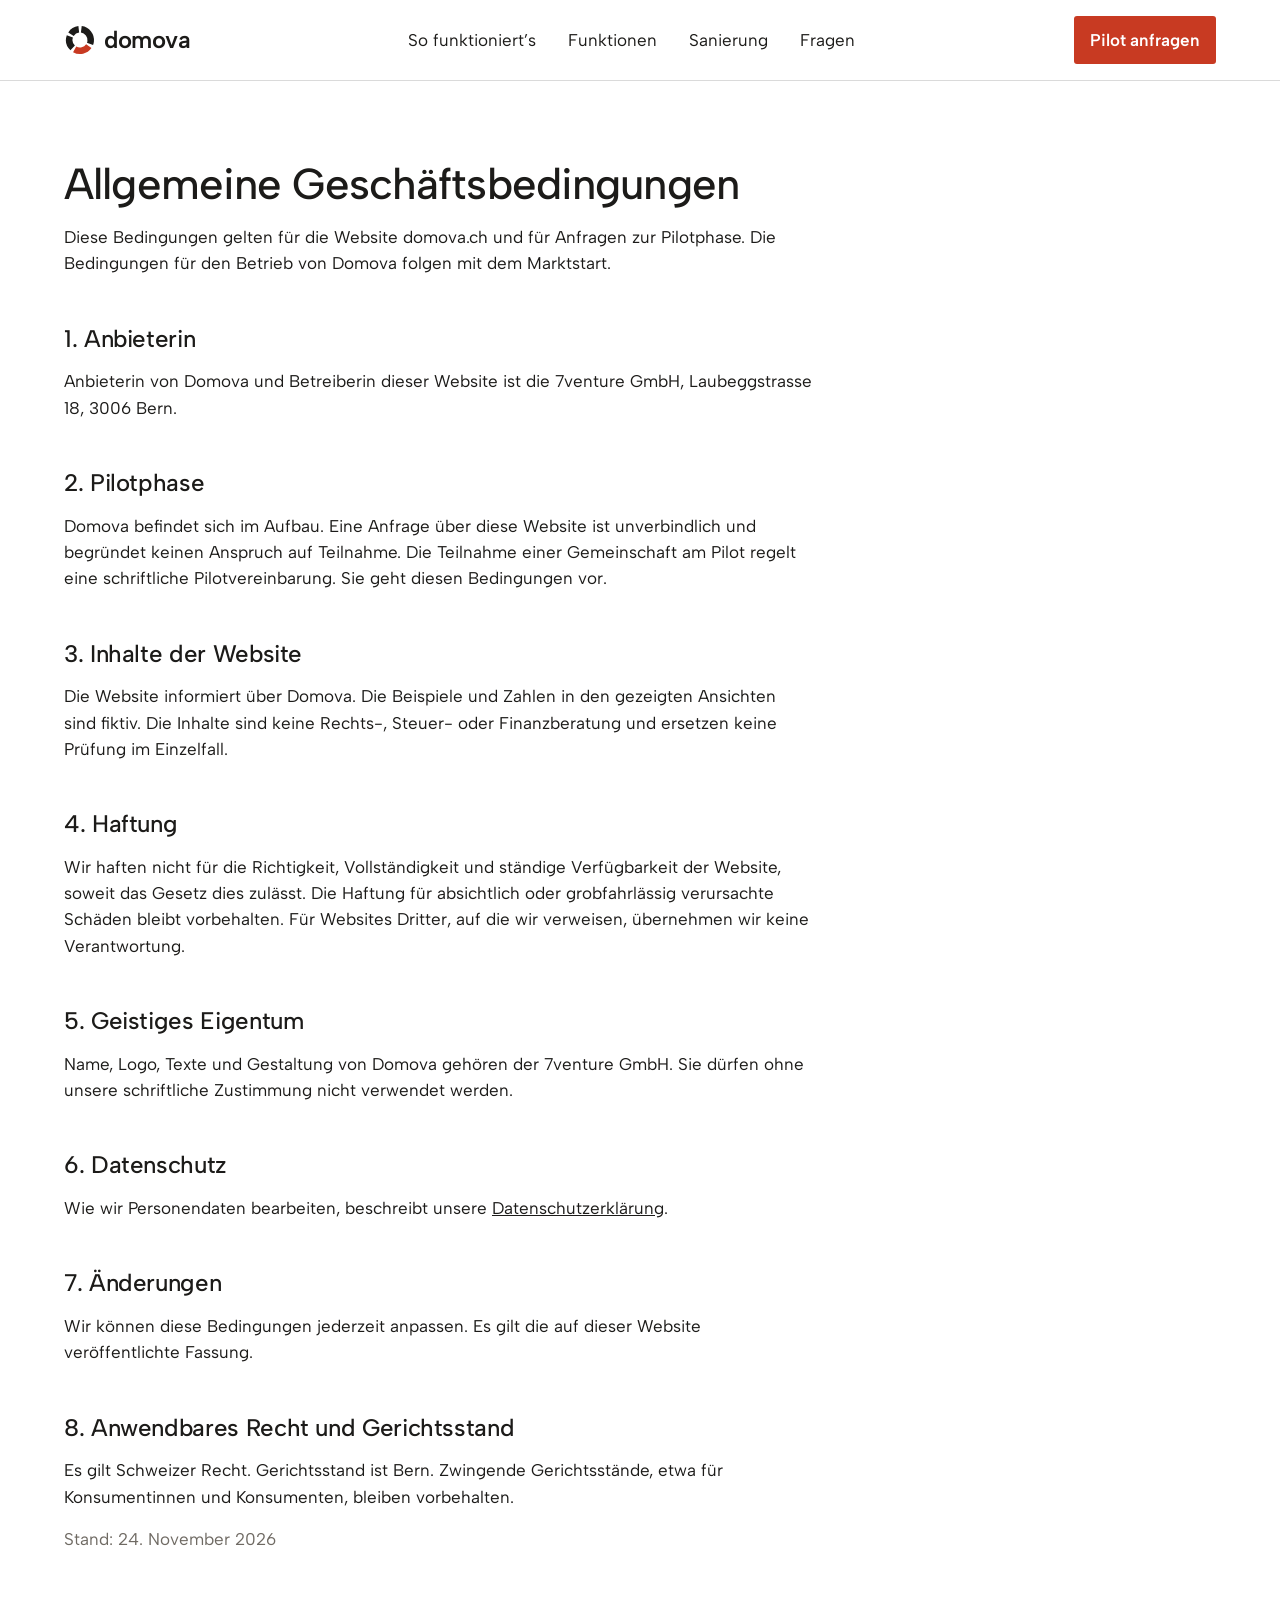
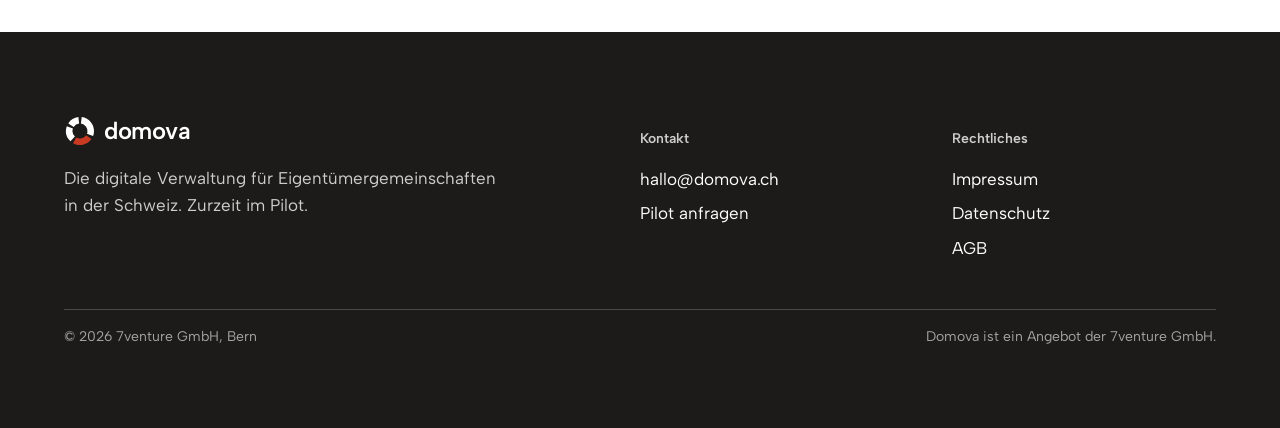
==== agb.html @ ebf03311 "Website domova.ch: Startseite und Rechtsseiten Statische Seite für GitHub Pages: Startseite (Richtun" ====
<!DOCTYPE html>
<html lang="de-CH">
<head>
<meta charset="utf-8">
<meta name="viewport" content="width=device-width, initial-scale=1">
<title>AGB · Domova</title>
<meta name="description" content="Allgemeine Geschäftsbedingungen für die Website domova.ch und die Pilotphase von Domova.">
<meta name="theme-color" content="#ffffff">
<link rel="icon" href="data:image/svg+xml,%3Csvg xmlns='http://www.w3.org/2000/svg' viewBox='0 0 32 32'%3E%3Crect width='32' height='32' rx='7' fill='%231c1b19'/%3E%3Cg fill='none' stroke='%23fff' stroke-width='5.2'%3E%3Ccircle cx='16' cy='16' r='8.5' stroke-dasharray='15.43 100' transform='rotate(-83 16 16)'/%3E%3Ccircle cx='16' cy='16' r='8.5' stroke='%23e0492c' stroke-dasharray='12.46 100' transform='rotate(35 16 16)'/%3E%3Ccircle cx='16' cy='16' r='8.5' stroke-dasharray='9.79 100' transform='rotate(133 16 16)'/%3E%3Ccircle cx='16' cy='16' r='8.5' stroke-dasharray='7.42 100' transform='rotate(213 16 16)'/%3E%3C/g%3E%3C/svg%3E">
<link rel="stylesheet" href="site.css">
</head>
<body>

<header class="pagehead">
  <nav class="nav wrap" aria-label="Hauptnavigation">
    <a class="logo" href="index.html" aria-label="Domova, zur Startseite">
      <svg viewBox="0 0 32 32" aria-hidden="true" fill="none" stroke="#1c1b19" stroke-width="6.5"><circle cx="16" cy="16" r="10.75" stroke-dasharray="19.51 100" transform="rotate(-83 16 16)"/><circle cx="16" cy="16" r="10.75" stroke="#c83a22" stroke-dasharray="15.76 100" transform="rotate(35 16 16)"/><circle cx="16" cy="16" r="10.75" stroke-dasharray="12.38 100" transform="rotate(133 16 16)"/><circle cx="16" cy="16" r="10.75" stroke-dasharray="9.38 100" transform="rotate(213 16 16)"/></svg>
      domova
    </a>
    <div class="links">
      <a href="index.html#so">So funktioniert’s</a>
      <a href="index.html#funktionen">Funktionen</a>
      <a href="index.html#sanierung">Sanierung</a>
      <a href="index.html#fragen">Fragen</a>
    </div>
    <a class="btn btn-c" href="index.html#pilot">Pilot <span>anfragen</span></a>
  </nav>
</header>

<main class="band">
  <article class="wrap doc">
    <h1>Allgemeine Geschäftsbedingungen</h1>
    <p>Diese Bedingungen gelten für die Website domova.ch und für Anfragen zur Pilotphase. Die Bedingungen für den Betrieb von Domova folgen mit dem Marktstart.</p>
    <h2>1. Anbieterin</h2>
    <p>Anbieterin von Domova und Betreiberin dieser Website ist die 7venture GmbH, Laubeggstrasse 18, 3006 Bern.</p>
    <h2>2. Pilotphase</h2>
    <p>Domova befindet sich im Aufbau. Eine Anfrage über diese Website ist unverbindlich und begründet keinen Anspruch auf Teilnahme. Die Teilnahme einer Gemeinschaft am Pilot regelt eine schriftliche Pilotvereinbarung. Sie geht diesen Bedingungen vor.</p>
    <h2>3. Inhalte der Website</h2>
    <p>Die Website informiert über Domova. Die Beispiele und Zahlen in den gezeigten Ansichten sind fiktiv. Die Inhalte sind keine Rechts-, Steuer- oder Finanzberatung und ersetzen keine Prüfung im Einzelfall.</p>
    <h2>4. Haftung</h2>
    <p>Wir haften nicht für die Richtigkeit, Vollständigkeit und ständige Verfügbarkeit der Website, soweit das Gesetz dies zulässt. Die Haftung für absichtlich oder grobfahrlässig verursachte Schäden bleibt vorbehalten. Für Websites Dritter, auf die wir verweisen, übernehmen wir keine Verantwortung.</p>
    <h2>5. Geistiges Eigentum</h2>
    <p>Name, Logo, Texte und Gestaltung von Domova gehören der 7venture GmbH. Sie dürfen ohne unsere schriftliche Zustimmung nicht verwendet werden.</p>
    <h2>6. Datenschutz</h2>
    <p>Wie wir Personendaten bearbeiten, beschreibt unsere <a href="datenschutz.html">Datenschutzerklärung</a>.</p>
    <h2>7. Änderungen</h2>
    <p>Wir können diese Bedingungen jederzeit anpassen. Es gilt die auf dieser Website veröffentlichte Fassung.</p>
    <h2>8. Anwendbares Recht und Gerichtsstand</h2>
    <p>Es gilt Schweizer Recht. Gerichtsstand ist Bern. Zwingende Gerichtsstände, etwa für Konsumentinnen und Konsumenten, bleiben vorbehalten.</p>
    <p class="stand">Stand: 24. November 2026</p>
  </article>
</main>

<footer class="band">
  <div class="wrap">
    <div class="fgrid">
      <div>
        <a class="logo" href="index.html"><svg viewBox="0 0 32 32" aria-hidden="true" fill="none" stroke="#fff" stroke-width="6.5"><circle cx="16" cy="16" r="10.75" stroke-dasharray="19.51 100" transform="rotate(-83 16 16)"/><circle cx="16" cy="16" r="10.75" stroke="#c83a22" stroke-dasharray="15.76 100" transform="rotate(35 16 16)"/><circle cx="16" cy="16" r="10.75" stroke-dasharray="12.38 100" transform="rotate(133 16 16)"/><circle cx="16" cy="16" r="10.75" stroke-dasharray="9.38 100" transform="rotate(213 16 16)"/></svg> domova</a>
        <p>Die digitale Verwaltung für Eigentümergemeinschaften in der Schweiz. Zurzeit im Pilot.</p>
      </div>
      <div>
        <p class="fh">Kontakt</p>
        <ul class="flist">
          <li><a href="mailto:hallo@domova.ch">hallo@domova.ch</a></li>
          <li><a href="index.html#pilot">Pilot anfragen</a></li>
        </ul>
      </div>
      <div>
        <p class="fh">Rechtliches</p>
        <ul class="flist">
          <li><a href="impressum.html">Impressum</a></li>
          <li><a href="datenschutz.html">Datenschutz</a></li>
          <li><a href="agb.html">AGB</a></li>
        </ul>
      </div>
    </div>
    <div class="legal"><span>© 2026 7venture GmbH, Bern</span><span>Domova ist ein Angebot der 7venture GmbH.</span></div>
  </div>
</footer>
</body>
</html>
---- site.css ----
/* VOICE ruhig und vertrauenswürdig, wie eine gut gemachte Regionalbank (Richtung B «Hausbank»)
   IDEA das Produkt selbst zeigen: die Übersicht am Laptop, die Freigabe am Handy
   PICTURE Laptop und Handy mit Beispielansichten auf einer warmgrauen Fläche rechts im Hero
   COLOUR Weiss, Warmschwarz #1c1b19, Warmgrau #f3f1ec und #6f6a63, Ziegelrot #c83a22 nur für Handlungen
   TYPE Albert Sans: Titel 500, Auszeichnung 600, Text 400, auf dem eigenen Server
   LAYOUT Hero mit Text links über 5 Spalten und Geräten rechts über 7 bis an den Rand; am Handy Text, dann Geräte */
@font-face{font-family:"Albert Sans";src:url(fonts/albert-sans.woff2) format("woff2");font-weight:100 900;font-display:swap}
:root{color-scheme:light;
  /* Farbe: Warmschwarz, Weiss, zwei Warmgrau, ein Akzent (plus dessen Hover) */
  --ink:#1c1b19;--bg:#fff;--soft:#f3f1ec;--mute:#6f6a63;--acc:#c83a22;--acc-h:#a93019;--line:rgba(28,27,25,.16);
  /* Schrift: sechs Grössen */
  --ff:"Albert Sans","Segoe UI",Arial,sans-serif;
  --t-xs:14px;--t-s:17px;--t-m:19px;--t-l:24px;--t-xl:clamp(26px,2.9vw,34px);--t-2xl:clamp(34px,4.1vw,54px);
  /* Abstände: feste Skala */
  --s1:4px;--s2:8px;--s3:16px;--s4:24px;--s5:32px;--s6:48px;--s7:80px;--gut:max(5vw,16px);
  /* Form */
  --r:3px}
*{box-sizing:border-box;min-width:0}
html{scroll-padding-top:var(--s4)}
body{margin:0;background:var(--bg);color:var(--ink);font:400 var(--t-s)/1.55 var(--ff);overflow-x:clip;-webkit-font-smoothing:antialiased}
img,svg{max-width:100%}
a{color:inherit}
b,strong{font-weight:600}
h1,h2,h3{font-weight:500;text-wrap:balance;margin:0}
h1{font-size:var(--t-2xl);line-height:1.08;letter-spacing:-.02em}
h2{font-size:var(--t-xl);line-height:1.15;letter-spacing:-.015em}
h3{font-size:var(--t-m);font-weight:600;line-height:1.3}
p{margin:0}
small,.note{font-size:var(--t-xs)}
.band{padding-block:clamp(var(--s6),7vw,var(--s7));padding-left:max(var(--gut),env(safe-area-inset-left,0px));padding-right:max(var(--gut),env(safe-area-inset-right,0px))}
.wrap{max-width:1240px;margin-inline:auto}
.nav.wrap{max-width:calc(1240px + 2 * var(--gut))}
.btn{display:inline-flex;align-items:center;justify-content:center;gap:var(--s2);min-height:var(--s6);padding:0 var(--s4);border-radius:var(--r);font:600 var(--t-s)/1 var(--ff);text-decoration:none;border:0;cursor:pointer;white-space:nowrap}
.btn-c{background:var(--acc);color:#fff}
.btn-c:hover{background:var(--acc-h)}
:focus-visible{outline:3px solid var(--acc);outline-offset:3px}
/* nav + hero */
.hero{background:var(--bg)}
.nav{display:flex;align-items:center;justify-content:space-between;gap:var(--s3);padding:var(--s3) var(--gut)}
.logo{display:flex;align-items:center;gap:var(--s2);font-weight:600;font-size:var(--t-l);letter-spacing:-.02em;text-decoration:none}
.logo svg{width:32px;height:32px}
.links{display:flex;gap:var(--s5)}
.links a{text-decoration:none}
.links a:hover{text-decoration:underline;text-underline-offset:4px}
.nav .btn{padding:0 var(--s3);gap:.26em}
.ht{display:grid;gap:0 var(--s6);padding-left:max(var(--gut),calc((100% - 1240px)/2));padding-right:var(--gut)}
.ht-t{padding-block:var(--s5) var(--s6)}
.ht h1 span{display:block}
.ht .lead{font-size:clamp(var(--t-s),1.6vw,var(--t-m));margin-top:var(--s4);max-width:34em}
.cta{display:flex;flex-wrap:wrap;align-items:center;gap:var(--s2) var(--s5);margin-top:var(--s5)}
.lnk{display:inline-flex;align-items:center;gap:var(--s3);min-height:var(--s6);font-weight:500;text-decoration:none}
.lnk::before{content:"";width:var(--s5);height:1px;background:currentColor}
.lnk:hover{color:var(--acc)}
.pilot-tag{margin-top:var(--s4);font-size:var(--t-xs);color:var(--mute)}
.stage{margin:0 calc(-1 * var(--gut));background:var(--soft);padding:var(--s5) var(--gut) var(--s4);display:grid;gap:var(--s3);align-content:center}
.stage svg{display:block;width:100%;height:auto;font-family:var(--ff);fill:var(--ink)}
.stage .m{fill:var(--mute)}
.stage .wh{fill:#fff}
.stage .w5{font-weight:500}
.stage .w6{font-weight:600}
.stage .e{text-anchor:end}
.stage .c{text-anchor:middle}
.stage .tn{font-variant-numeric:tabular-nums}
.stage figcaption{font-size:var(--t-xs);color:var(--mute)}
.legend{background:var(--ink);color:#fff;padding:var(--s3) var(--gut)}
/* why */
.two{display:grid;gap:var(--s5) var(--s6)}
.wgrid{display:grid;grid-template-columns:minmax(0,1fr);column-gap:var(--s6);margin-top:var(--s5)}
.wl,.wr{padding:var(--s4) 0;border-top:1px solid var(--line)}
.wl{font-size:var(--t-m);line-height:1.35}
.wr{display:grid;grid-template-columns:minmax(0,1fr);gap:var(--s1);align-content:start}
.wr b{font-size:var(--t-xl);font-weight:500;letter-spacing:-.02em;line-height:1.1;white-space:nowrap;font-variant-numeric:tabular-nums}
.wr span{color:var(--mute)}
.wend{font-weight:600;font-size:var(--t-s)}
.wsrc{font-size:var(--t-xs);color:var(--mute)}
/* how */
.roles{display:grid;gap:var(--s4);margin-top:var(--s5)}
.role{border-top:1px solid var(--line);padding-top:var(--s4)}
.role p{margin-top:var(--s2);max-width:60ch}
.phone-col{display:grid;justify-items:center;gap:var(--s3)}
.phone{position:relative;width:min(320px,100%);padding:4px;border-radius:56px;background:linear-gradient(100deg,#6f6c66,#e4e1dc 8%,#aba7a1 50%,#e4e1dc 92%,#6f6c66);filter:drop-shadow(0 22px 20px rgba(28,27,25,.22))}
.phone::before,.phone::after{content:"";position:absolute;width:4px;border-radius:2px;background:#9a968f}
.phone::before{left:-3px;top:112px;height:186px;background:linear-gradient(#9a968f 0 32px,transparent 32px 54px,#9a968f 54px 112px,transparent 112px 126px,#9a968f 126px 186px)}
.phone::after{right:-3px;top:196px;height:96px}
.scr{position:relative;border:10px solid #0b0b0d;border-radius:52px;box-shadow:0 0 0 1.5px #28282b;background:var(--bg);color:var(--ink);padding:8px 16px 32px;font-size:14px;line-height:1.4}
.scr::after{content:"";position:absolute;left:50%;bottom:9px;width:108px;height:5px;margin-left:-54px;border-radius:3px;background:var(--ink)}
.sb{display:grid;grid-template-columns:1fr auto 1fr;align-items:center;font-weight:600;font-size:15px;padding:4px 8px 16px}
.sb svg{justify-self:end;width:46px;height:16px}
.sb i{width:86px;height:26px;border-radius:13px;background:#0b0b0d}
.ph-h small{display:block;color:var(--mute);font-size:13px}
.ph-h b{font-size:20px;letter-spacing:-.01em}
.ok{display:flex;gap:10px;align-items:center;margin:14px 0 4px;padding:12px;border-radius:var(--r);background:var(--soft)}
.ok svg{flex:none;width:28px;height:28px}
.ok small{display:block;color:var(--mute);font-size:13px}
.scr h4{margin:16px 0 6px;font-size:13px;font-weight:600;color:var(--mute)}
.done{list-style:none;margin:0;padding:0}
.done li{display:flex;gap:8px;padding:6px 0;border-bottom:1px solid var(--line)}
.done li::before{content:"";flex:none;width:8px;height:8px;margin-top:6px;border-radius:50%;background:var(--ink)}
.done span{flex:none;margin-left:auto;padding-left:8px;white-space:nowrap;font-variant-numeric:tabular-nums}
.todo{padding:12px;border-radius:var(--r);border:1.5px solid var(--acc)}
.todo small{display:block;color:var(--mute);font-size:13px;margin-top:2px}
.row{display:flex;justify-content:space-between;gap:8px;margin-top:8px}
.row b,.row span{white-space:nowrap}
.mbar{height:8px;background:var(--line);overflow:hidden}
.mbar i{display:block;height:100%;background:var(--ink)}
.next{display:flex;justify-content:space-between;gap:8px;margin-top:16px;padding-top:12px;border-top:1px solid var(--line)}
.next span{color:var(--mute)}
.cap{color:var(--mute);text-align:center;max-width:34ch}
/* features */
.soft{background:var(--soft)}
.sub{max-width:60ch;margin-top:var(--s3)}
.frows{margin-top:var(--s6);border-bottom:1px solid var(--line)}
.frow{display:grid;grid-template-columns:minmax(0,1fr);gap:var(--s2) var(--s5);padding:var(--s4) 0;border-top:1px solid var(--line)}
.frow p{max-width:64ch}
/* renovation */
.calc{border-radius:var(--r);background:var(--bg);border:1px solid var(--line);padding:clamp(var(--s3),3vw,var(--s5))}
.ch{display:flex;flex-wrap:wrap;justify-content:space-between;gap:var(--s1) var(--s3);align-items:baseline}
.num{font-variant-numeric:tabular-nums;white-space:nowrap;font-weight:600}
.stackbar{display:flex;height:var(--s4);overflow:hidden;margin:var(--s3) 0}
.f1{background:var(--line)}
.f2{background:var(--mute)}
.f3{background:var(--ink)}
.leg{list-style:none;margin:0;padding:0}
.leg li{display:flex;gap:var(--s2);align-items:center;padding:var(--s1) 0}
.leg i{flex:none;width:12px;height:12px}
.leg span{flex:none;margin-left:auto;padding-left:var(--s2);white-space:nowrap;font-variant-numeric:tabular-nums}
.units{display:flex;flex-wrap:wrap;gap:var(--s2);margin:var(--s4) 0 var(--s3)}
.units button{min-height:var(--s6);min-width:var(--s6);padding:0 var(--s3);border-radius:var(--r);border:1px solid var(--mute);background:transparent;color:var(--ink);font:600 var(--t-xs) var(--ff);cursor:pointer}
.units button:hover{border-color:var(--ink)}
.units button[aria-pressed=true]{background:var(--ink);border-color:var(--ink);color:#fff}
.share{display:flex;flex-wrap:wrap;justify-content:space-between;align-items:baseline;gap:var(--s1) var(--s3)}
.share .big{font-size:var(--t-xl);letter-spacing:-.02em;font-weight:500;white-space:nowrap;font-variant-numeric:tabular-nums}
.sbar{height:var(--s2);background:var(--line);overflow:hidden;margin-top:var(--s2)}
.sbar i{display:block;height:100%;background:var(--acc)}
.checks{list-style:none;margin:var(--s4) 0 0;padding:0}
.checks li{padding:var(--s2) 0 var(--s2) var(--s5);border-top:1px solid var(--line);position:relative}
.checks li::before{content:"";position:absolute;left:2px;top:17px;width:12px;height:6px;border-left:2px solid var(--ink);border-bottom:2px solid var(--ink);transform:rotate(-45deg)}
.calc .note{color:var(--mute);margin-top:var(--s3)}
.reno .txt p{margin-top:var(--s3);max-width:58ch}
/* principles */
.prin{display:grid;gap:var(--s5);margin-top:var(--s6)}
.prin div{border-top:1px solid var(--ink);padding-top:var(--s3)}
.prin p{margin-top:var(--s2)}
/* pilot */
.pilot{background:var(--soft)}
.pilot .txt p{margin-top:var(--s3);max-width:56ch}
.pl{display:grid;gap:var(--s4);margin-block:var(--s5)}
.pl h3{font-size:var(--t-s)}
.pl ul{margin:var(--s2) 0 0;padding-left:var(--s4)}
.pl li{margin:var(--s1) 0}
.me{margin-top:auto;padding-top:var(--s4);border-top:1px solid var(--line);max-width:56ch}
.form{background:var(--bg);border-radius:var(--r);padding:clamp(var(--s3),3vw,var(--s5));display:grid;gap:var(--s3);align-content:start}
.form h3{font-size:var(--t-l);font-weight:500}
.fld{display:grid;gap:var(--s2)}
.fld label{font-weight:500;font-size:var(--t-xs)}
.fld input,.fld select,.fld textarea{font:400 var(--t-s)/1.4 var(--ff);color:var(--ink);background:var(--bg);border:1px solid var(--mute);border-radius:var(--r);padding:var(--s2) var(--s3);min-height:var(--s6);width:100%}
.fld textarea{min-height:96px;resize:vertical}
.pair{display:grid;gap:var(--s3)}
.form .btn{width:100%;margin-top:var(--s1)}
.status{border-radius:var(--r);background:var(--soft);padding:var(--s3);font-size:var(--t-xs)}
.status pre{white-space:pre-wrap;font:400 var(--t-xs)/1.45 var(--ff);margin:var(--s2) 0;color:var(--mute)}
.status button{min-height:var(--s6);padding:0 var(--s3);border-radius:var(--r);border:1px solid var(--ink);background:transparent;color:var(--ink);font:600 var(--t-xs) var(--ff);cursor:pointer}
.privacy{color:var(--mute)}
/* faq */
.faq{max-width:860px;margin-inline:auto}
.faq details{border-bottom:1px solid var(--line)}
.faq summary{cursor:pointer;list-style:none;display:flex;justify-content:space-between;gap:var(--s3);padding:var(--s4) 0;font-weight:500;font-size:var(--t-m)}
.faq summary::-webkit-details-marker{display:none}
.faq summary::after{content:"+";font-weight:400;font-size:var(--t-l);line-height:1}
.faq details[open] summary::after{content:"–"}
.faq details p{padding:0 0 var(--s4);max-width:66ch}
/* footer */
footer{background:var(--ink);color:#fff}
footer a{text-decoration:none}
footer a:hover{text-decoration:underline;text-underline-offset:4px}
.fgrid{display:grid;gap:var(--s5) var(--s6)}
.fgrid p{margin-top:var(--s3);max-width:40ch;color:rgba(255,255,255,.78)}
.fh{font-size:var(--t-xs);font-weight:600;color:rgba(255,255,255,.6)}
.flist{list-style:none;margin:var(--s3) 0 0;padding:0}
.flist li{margin-top:var(--s2)}
.legal{margin-top:var(--s6);padding-top:var(--s3);border-top:1px solid rgba(255,255,255,.2);display:flex;flex-wrap:wrap;justify-content:space-between;gap:var(--s2) var(--s4);font-size:var(--t-xs);color:rgba(255,255,255,.6)}
/* Rechtsseiten */
.pagehead{border-bottom:1px solid var(--line)}
.doc>*{max-width:720px}
.doc h1{font-size:clamp(32px,3.4vw,44px)}
.doc .stand{margin-top:var(--s3);color:var(--mute)}
.doc h2{font-size:var(--t-l);margin-top:var(--s6)}
.doc p,.doc ul{margin-top:var(--s3);max-width:68ch}
.doc ul{padding-left:var(--s4)}
.doc li{margin-top:var(--s1)}
.doc address{font-style:normal;margin-top:var(--s3)}
@media(min-width:760px){.prin{grid-template-columns:repeat(2,minmax(0,1fr))}.wgrid{grid-template-columns:repeat(2,minmax(0,1fr))}.frow{grid-template-columns:minmax(0,4fr) minmax(0,8fr)}.pair{grid-template-columns:repeat(2,minmax(0,1fr))}.pl{grid-template-columns:repeat(2,minmax(0,1fr))}.fgrid{grid-template-columns:minmax(0,2fr) minmax(0,1fr) minmax(0,1fr)}}
@media(min-width:960px){.ht{grid-template-columns:minmax(0,5fr) minmax(0,7fr);padding-right:0}.ht-t{padding-block:var(--s6) var(--s7);align-self:center}.stage{margin:0;padding:var(--s6) var(--s5) var(--s5)}.two{grid-template-columns:repeat(2,minmax(0,1fr));align-items:start}.how .two{grid-template-columns:minmax(0,1.15fr) minmax(0,.85fr);align-items:stretch;row-gap:var(--s3)}.how .txt{display:flex;flex-direction:column}.how .roles{flex:1;align-content:space-between}.phone-col{display:contents}.phone{grid-column:2;grid-row:1;justify-self:center}.cap{grid-column:2;grid-row:2;justify-self:center}.reno .two{grid-template-columns:minmax(0,.9fr) minmax(0,1.1fr);align-items:stretch}.reno .txt{display:flex;flex-direction:column;justify-content:space-between;gap:var(--s5)}.reno .txt>div{border-top:1px solid var(--line);padding-top:var(--s2)}.pilot .two{grid-template-columns:minmax(0,1.05fr) minmax(0,.95fr);align-items:stretch}.pilot .txt{display:flex;flex-direction:column}.pilot .txt .me{margin-top:auto}.prin{grid-template-columns:repeat(4,minmax(0,1fr))}}
@media(max-width:759px){.links{display:none}}
@media(max-width:420px){.nav .btn span{display:none}.btn{white-space:normal;text-align:center;line-height:1.2;padding:var(--s2) var(--s3)}}
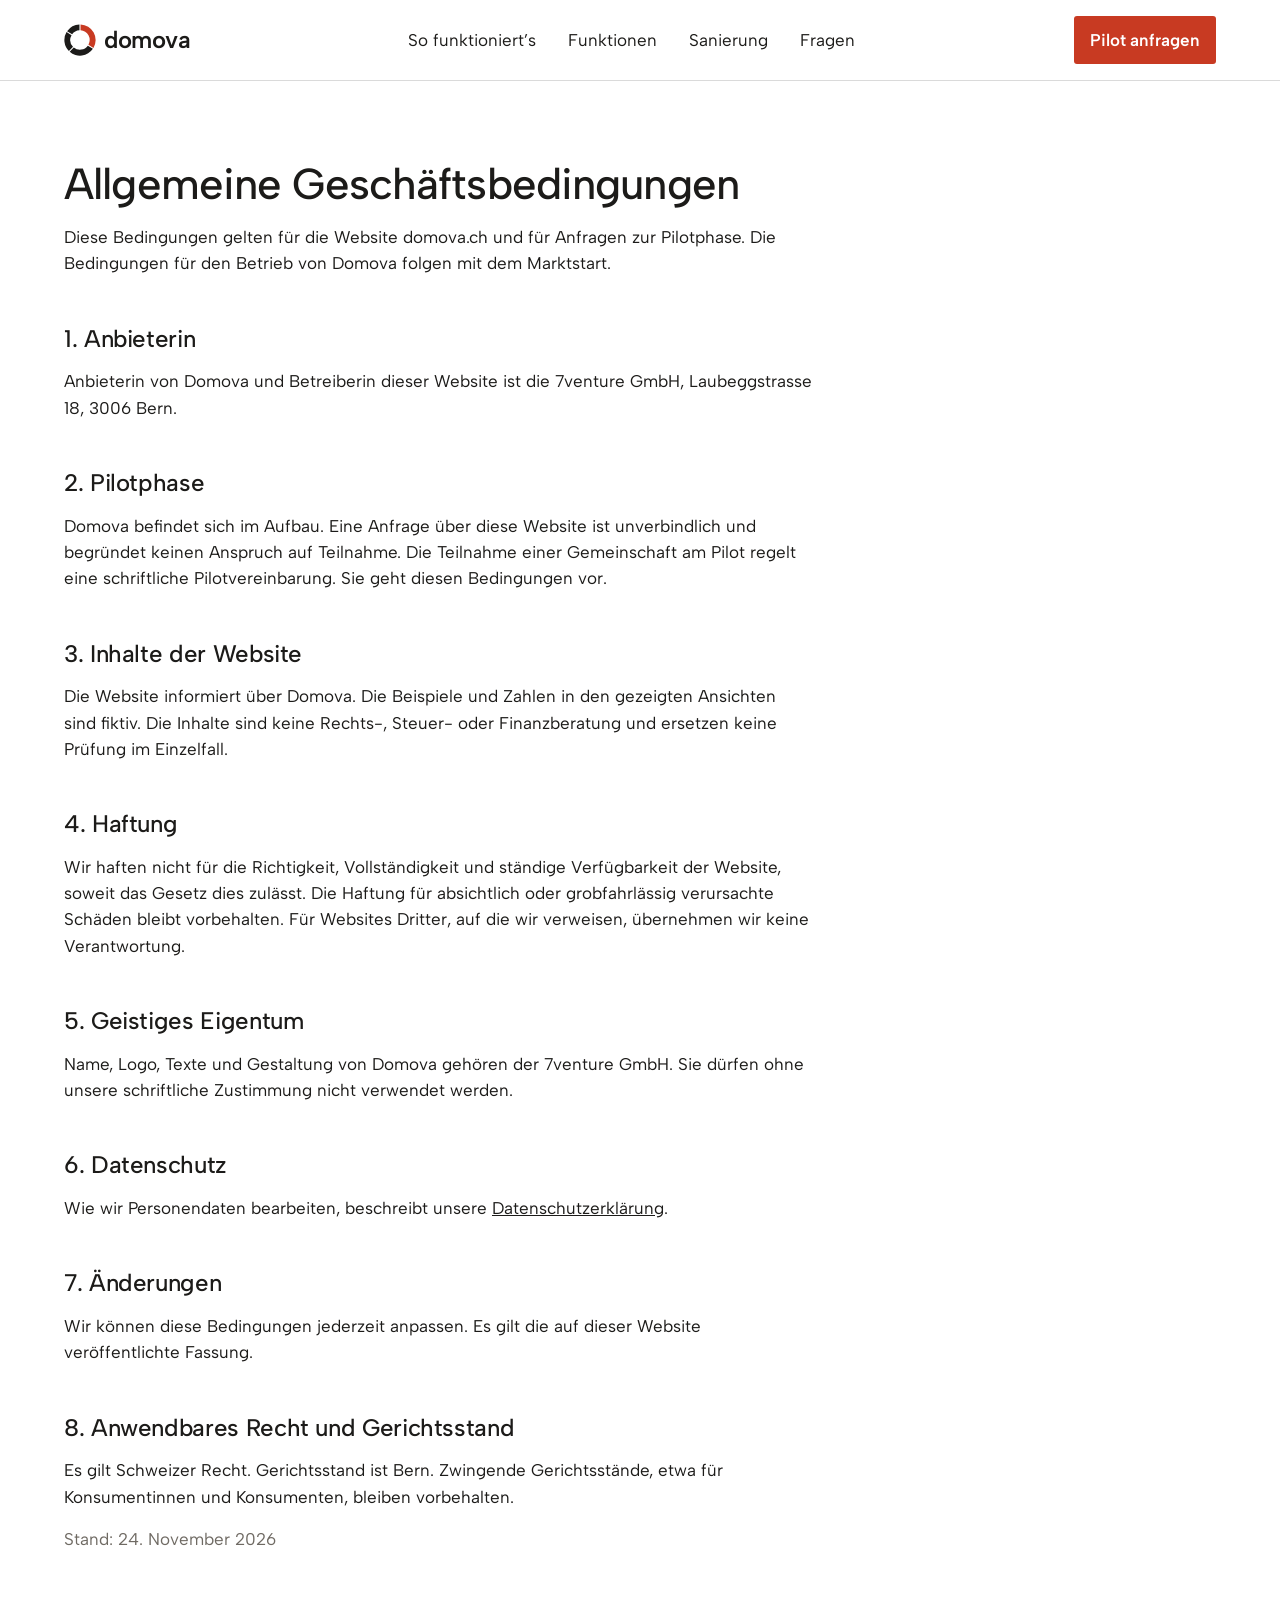
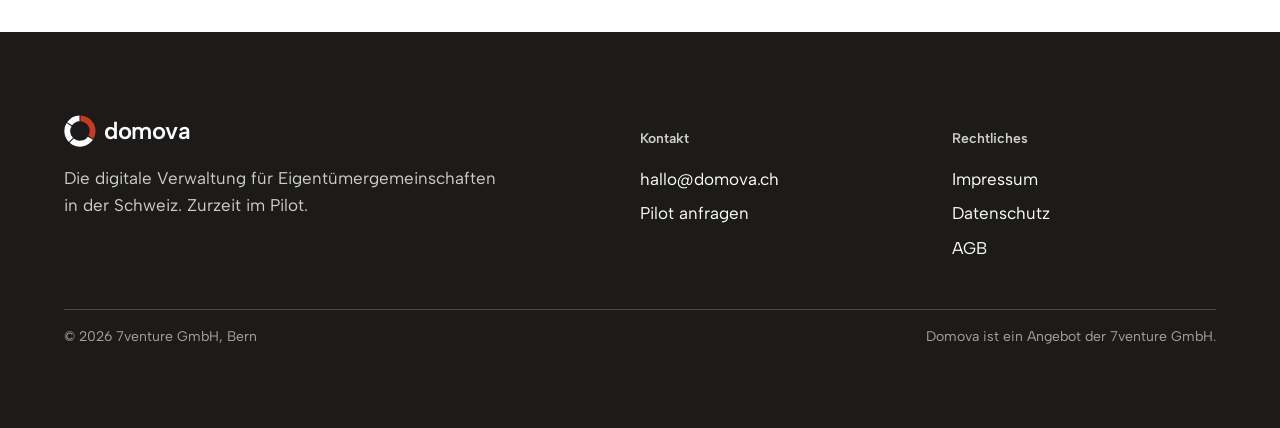
==== commit 06c0c1a5: "Neues Logo: Ring aus vier Anteilen Bildmarke aus dem Artefakt «Domova Logo» (Anteile 34/28/22/16, ro" ====
--- a/agb.html
+++ b/agb.html
@@ -6,7 +6,7 @@
 <title>AGB · Domova</title>
 <meta name="description" content="Allgemeine Geschäftsbedingungen für die Website domova.ch und die Pilotphase von Domova.">
 <meta name="theme-color" content="#ffffff">
-<link rel="icon" href="data:image/svg+xml,%3Csvg xmlns='http://www.w3.org/2000/svg' viewBox='0 0 32 32'%3E%3Crect width='32' height='32' rx='7' fill='%231c1b19'/%3E%3Cg fill='none' stroke='%23fff' stroke-width='5.2'%3E%3Ccircle cx='16' cy='16' r='8.5' stroke-dasharray='15.43 100' transform='rotate(-83 16 16)'/%3E%3Ccircle cx='16' cy='16' r='8.5' stroke='%23e0492c' stroke-dasharray='12.46 100' transform='rotate(35 16 16)'/%3E%3Ccircle cx='16' cy='16' r='8.5' stroke-dasharray='9.79 100' transform='rotate(133 16 16)'/%3E%3Ccircle cx='16' cy='16' r='8.5' stroke-dasharray='7.42 100' transform='rotate(213 16 16)'/%3E%3C/g%3E%3C/svg%3E">
+<link rel="icon" href="brand/favicon.svg" type="image/svg+xml">
 <link rel="stylesheet" href="site.css">
 </head>
 <body>
@@ -14,7 +14,7 @@
 <header class="pagehead">
   <nav class="nav wrap" aria-label="Hauptnavigation">
     <a class="logo" href="index.html" aria-label="Domova, zur Startseite">
-      <svg viewBox="0 0 32 32" aria-hidden="true" fill="none" stroke="#1c1b19" stroke-width="6.5"><circle cx="16" cy="16" r="10.75" stroke-dasharray="19.51 100" transform="rotate(-83 16 16)"/><circle cx="16" cy="16" r="10.75" stroke="#c83a22" stroke-dasharray="15.76 100" transform="rotate(35 16 16)"/><circle cx="16" cy="16" r="10.75" stroke-dasharray="12.38 100" transform="rotate(133 16 16)"/><circle cx="16" cy="16" r="10.75" stroke-dasharray="9.38 100" transform="rotate(213 16 16)"/></svg>
+      <svg viewBox="7 7 86 86" aria-hidden="true"><path d="M51.45 8.03 A42 42 0 0 1 86.22 71.27 L72.70 62.69 A26 26 0 0 0 51.45 24.04Z" fill="#c83a22"/><path d="M84.66 73.72 A42 42 0 0 1 22.32 81.59 L33.29 69.92 A26 26 0 0 0 71.14 65.13Z" fill="#1c1b19"/><path d="M20.21 79.61 A42 42 0 0 1 13.78 28.73 L27.30 37.31 A26 26 0 0 0 31.17 67.93Z" fill="#1c1b19"/><path d="M15.34 26.28 A42 42 0 0 1 48.55 8.03 L48.55 24.04 A26 26 0 0 0 28.86 34.87Z" fill="#1c1b19"/></svg>
       domova
     </a>
     <div class="links">
@@ -55,7 +55,7 @@
   <div class="wrap">
     <div class="fgrid">
       <div>
-        <a class="logo" href="index.html"><svg viewBox="0 0 32 32" aria-hidden="true" fill="none" stroke="#fff" stroke-width="6.5"><circle cx="16" cy="16" r="10.75" stroke-dasharray="19.51 100" transform="rotate(-83 16 16)"/><circle cx="16" cy="16" r="10.75" stroke="#c83a22" stroke-dasharray="15.76 100" transform="rotate(35 16 16)"/><circle cx="16" cy="16" r="10.75" stroke-dasharray="12.38 100" transform="rotate(133 16 16)"/><circle cx="16" cy="16" r="10.75" stroke-dasharray="9.38 100" transform="rotate(213 16 16)"/></svg> domova</a>
+        <a class="logo" href="index.html"><svg viewBox="7 7 86 86" aria-hidden="true"><path d="M51.45 8.03 A42 42 0 0 1 86.22 71.27 L72.70 62.69 A26 26 0 0 0 51.45 24.04Z" fill="#c83a22"/><path d="M84.66 73.72 A42 42 0 0 1 22.32 81.59 L33.29 69.92 A26 26 0 0 0 71.14 65.13Z" fill="#ffffff"/><path d="M20.21 79.61 A42 42 0 0 1 13.78 28.73 L27.30 37.31 A26 26 0 0 0 31.17 67.93Z" fill="#ffffff"/><path d="M15.34 26.28 A42 42 0 0 1 48.55 8.03 L48.55 24.04 A26 26 0 0 0 28.86 34.87Z" fill="#ffffff"/></svg> domova</a>
         <p>Die digitale Verwaltung für Eigentümergemeinschaften in der Schweiz. Zurzeit im Pilot.</p>
       </div>
       <div>
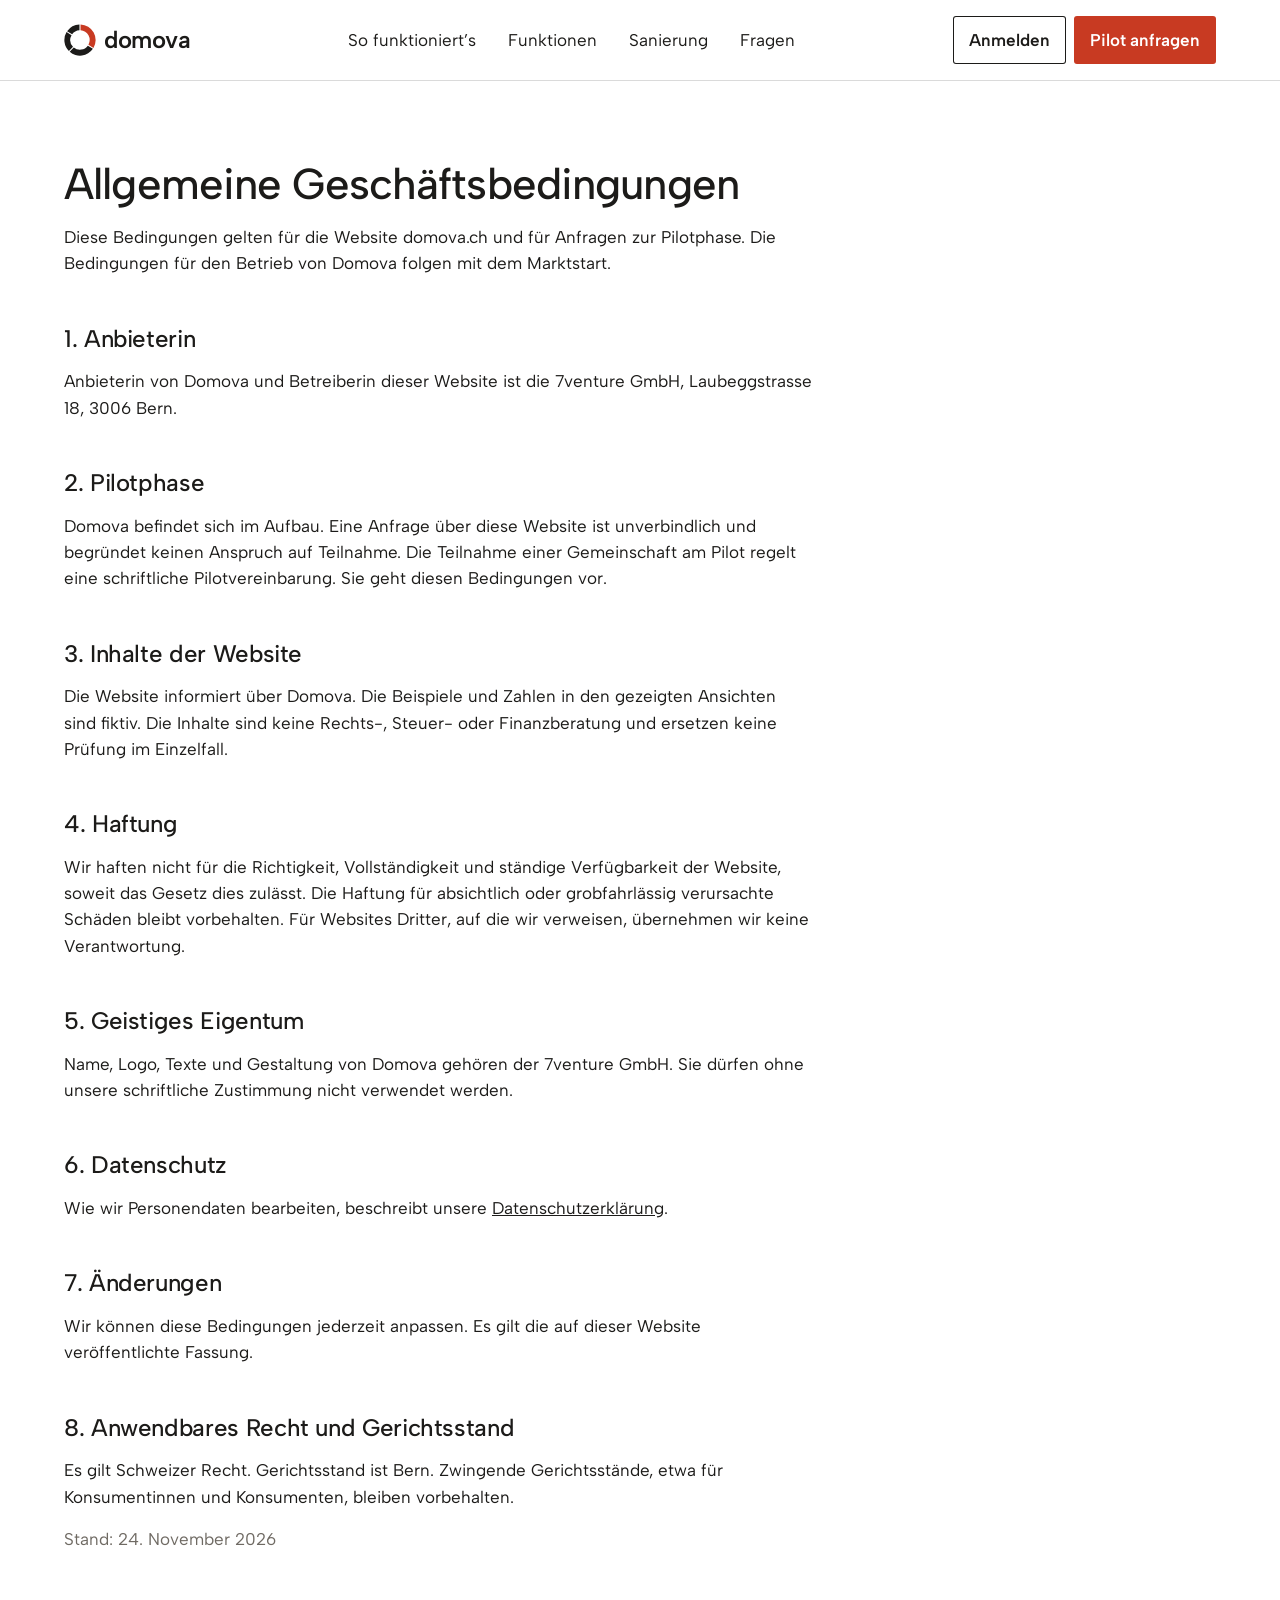
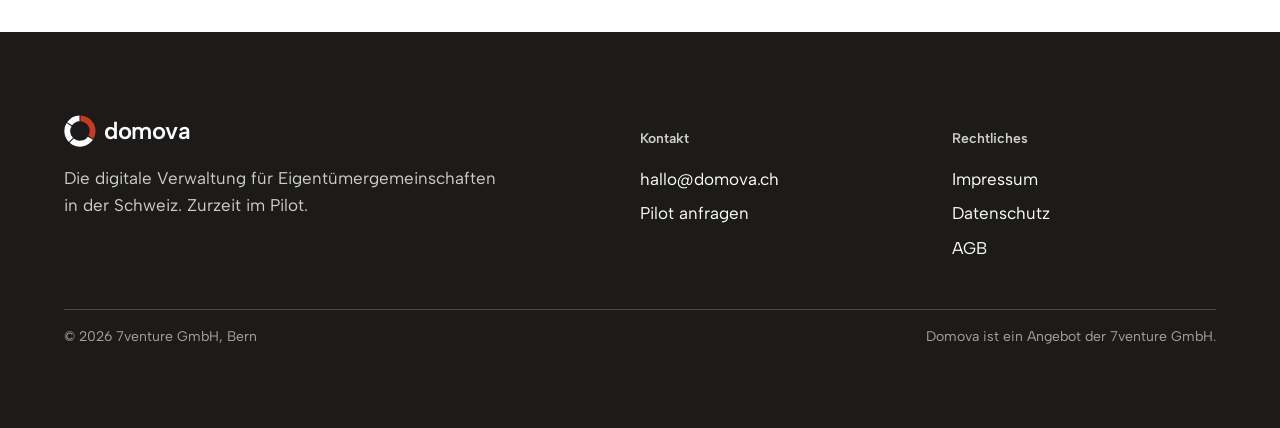
==== commit ce87dadb: "Navigation: Knopf «Anmelden» zur App (app.domova.ch) Heller Zweitknopf neben «Pilot anfragen» auf al" ====
--- a/agb.html
+++ b/agb.html
@@ -23,7 +23,10 @@
       <a href="index.html#sanierung">Sanierung</a>
       <a href="index.html#fragen">Fragen</a>
     </div>
-    <a class="btn btn-c" href="index.html#pilot">Pilot <span>anfragen</span></a>
+    <div class="nav-cta">
+      <a class="btn btn-o" href="https://app.domova.ch">Anmelden</a>
+      <a class="btn btn-c" href="index.html#pilot">Pilot <span>anfragen</span></a>
+    </div>
   </nav>
 </header>
 
--- a/site.css
+++ b/site.css
@@ -33,6 +33,8 @@
 .btn{display:inline-flex;align-items:center;justify-content:center;gap:var(--s2);min-height:var(--s6);padding:0 var(--s4);border-radius:var(--r);font:600 var(--t-s)/1 var(--ff);text-decoration:none;border:0;cursor:pointer;white-space:nowrap}
 .btn-c{background:var(--acc);color:#fff}
 .btn-c:hover{background:var(--acc-h)}
+.btn-o{background:transparent;color:var(--ink);box-shadow:inset 0 0 0 1px var(--ink)}
+.btn-o:hover{background:var(--soft)}
 :focus-visible{outline:3px solid var(--acc);outline-offset:3px}
 /* nav + hero */
 .hero{background:var(--bg)}
@@ -43,8 +45,11 @@
 .links a{text-decoration:none}
 .links a:hover{text-decoration:underline;text-underline-offset:4px}
 .nav .btn{padding:0 var(--s3);gap:.26em}
+.nav-cta{display:flex;align-items:center;gap:var(--s2)}
 .ht{display:grid;gap:0 var(--s6);padding-left:max(var(--gut),calc((100% - 1240px)/2));padding-right:var(--gut)}
 .ht-t{padding-block:var(--s5) var(--s6)}
+.ht-t{container-type:inline-size}
+.ht h1{font-size:min(var(--t-2xl),7.8cqw)}
 .ht h1 span{display:block}
 .ht .lead{font-size:clamp(var(--t-s),1.6vw,var(--t-m));margin-top:var(--s4);max-width:34em}
 .cta{display:flex;flex-wrap:wrap;align-items:center;gap:var(--s2) var(--s5);margin-top:var(--s5)}
@@ -190,6 +195,6 @@
 .doc li{margin-top:var(--s1)}
 .doc address{font-style:normal;margin-top:var(--s3)}
 @media(min-width:760px){.prin{grid-template-columns:repeat(2,minmax(0,1fr))}.wgrid{grid-template-columns:repeat(2,minmax(0,1fr))}.frow{grid-template-columns:minmax(0,4fr) minmax(0,8fr)}.pair{grid-template-columns:repeat(2,minmax(0,1fr))}.pl{grid-template-columns:repeat(2,minmax(0,1fr))}.fgrid{grid-template-columns:minmax(0,2fr) minmax(0,1fr) minmax(0,1fr)}}
-@media(min-width:960px){.ht{grid-template-columns:minmax(0,5fr) minmax(0,7fr);padding-right:0}.ht-t{padding-block:var(--s6) var(--s7);align-self:center}.stage{margin:0;padding:var(--s6) var(--s5) var(--s5)}.two{grid-template-columns:repeat(2,minmax(0,1fr));align-items:start}.how .two{grid-template-columns:minmax(0,1.15fr) minmax(0,.85fr);align-items:stretch;row-gap:var(--s3)}.how .txt{display:flex;flex-direction:column}.how .roles{flex:1;align-content:space-between}.phone-col{display:contents}.phone{grid-column:2;grid-row:1;justify-self:center}.cap{grid-column:2;grid-row:2;justify-self:center}.reno .two{grid-template-columns:minmax(0,.9fr) minmax(0,1.1fr);align-items:stretch}.reno .txt{display:flex;flex-direction:column;justify-content:space-between;gap:var(--s5)}.reno .txt>div{border-top:1px solid var(--line);padding-top:var(--s2)}.pilot .two{grid-template-columns:minmax(0,1.05fr) minmax(0,.95fr);align-items:stretch}.pilot .txt{display:flex;flex-direction:column}.pilot .txt .me{margin-top:auto}.prin{grid-template-columns:repeat(4,minmax(0,1fr))}}
+@media(min-width:960px){.ht{grid-template-columns:repeat(2,minmax(0,1fr));padding-right:0}.ht-t{padding-block:var(--s6) var(--s7);align-self:center}.stage{margin:0;padding:var(--s6) var(--s5) var(--s5)}.two{grid-template-columns:repeat(2,minmax(0,1fr));align-items:start}.how .two{grid-template-columns:minmax(0,1.15fr) minmax(0,.85fr);align-items:stretch;row-gap:var(--s3)}.how .txt{display:flex;flex-direction:column}.how .roles{flex:1;align-content:space-between}.phone-col{display:contents}.phone{grid-column:2;grid-row:1;justify-self:center}.cap{grid-column:2;grid-row:2;justify-self:center}.reno .two{grid-template-columns:minmax(0,.9fr) minmax(0,1.1fr);align-items:stretch}.reno .txt{display:flex;flex-direction:column;justify-content:space-between;gap:var(--s5)}.reno .txt>div{border-top:1px solid var(--line);padding-top:var(--s2)}.pilot .two{grid-template-columns:minmax(0,1.05fr) minmax(0,.95fr);align-items:stretch}.pilot .txt{display:flex;flex-direction:column}.pilot .txt .me{margin-top:auto}.prin{grid-template-columns:repeat(4,minmax(0,1fr))}}
 @media(max-width:759px){.links{display:none}}
 @media(max-width:420px){.nav .btn span{display:none}.btn{white-space:normal;text-align:center;line-height:1.2;padding:var(--s2) var(--s3)}}
